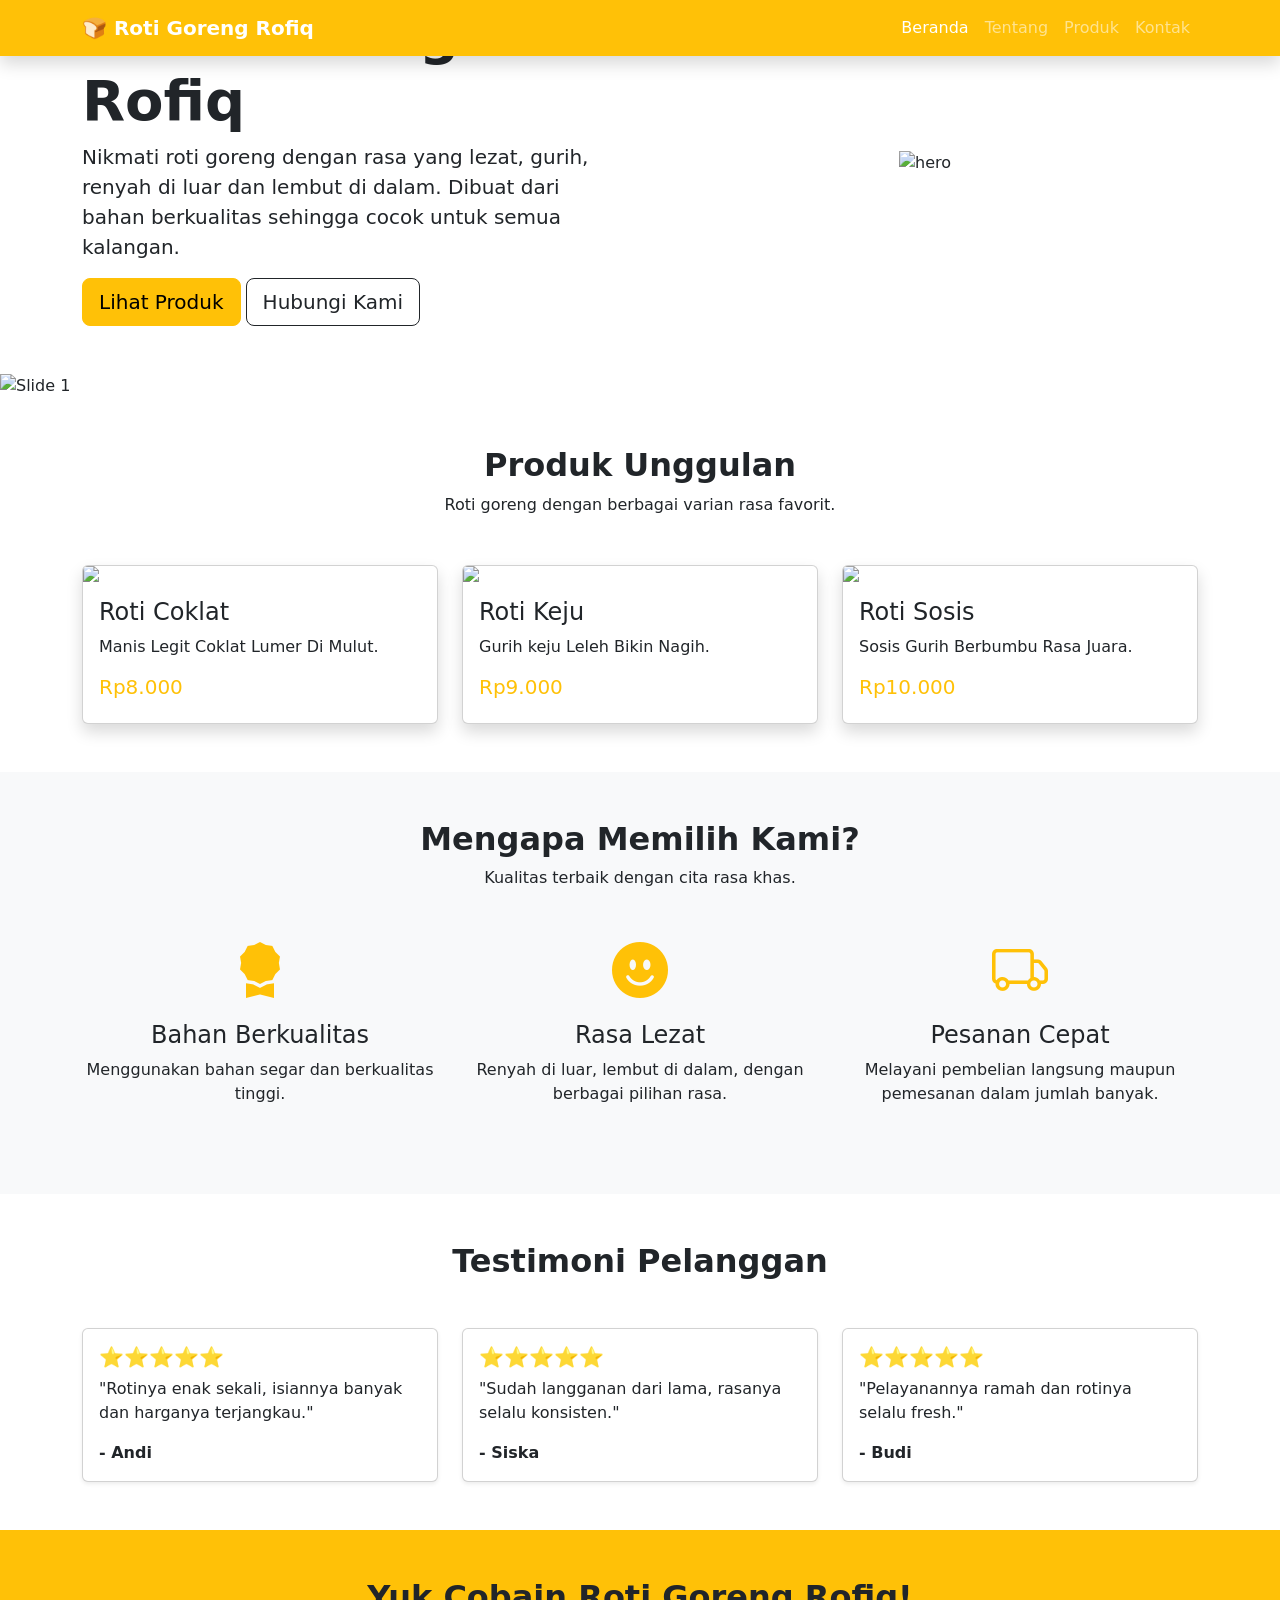
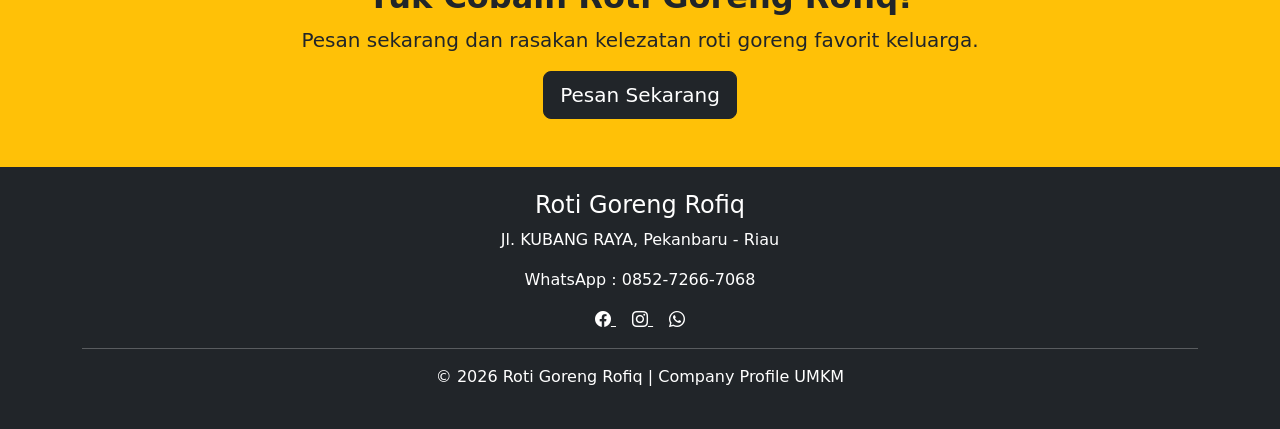
==== index.html @ e2805b6f "Fix HTML formatting and update content" ====
<!DOCTYPE html>
<html lang="id">

<head>
    <meta charset="UTF-8">
    <meta name="viewport" content="width=device-width, initial-scale=1">

    <title>Roti Goreng Rofiq</title>

    <!-- Bootstrap CSS -->
    <link href="https://cdn.jsdelivr.net/npm/bootstrap@5.3.3/dist/css/bootstrap.min.css" rel="stylesheet">

    <!-- Bootstrap Icon -->
    <link rel="stylesheet"
        href="https://cdn.jsdelivr.net/npm/bootstrap-icons@1.11.3/font/bootstrap-icons.min.css">

    <!-- CSS -->
    <link rel="stylesheet" href="css/style.css">
</head>

<body>

<!-- ================= NAVBAR ================= -->

<nav class="navbar navbar-expand-lg navbar-dark bg-warning shadow fixed-top">

<div class="container">

<a class="navbar-brand fw-bold" href="#">
🍞 Roti Goreng Rofiq
</a>

<button class="navbar-toggler"
type="button"
data-bs-toggle="collapse"
data-bs-target="#navbarNav">

<span class="navbar-toggler-icon"></span>

</button>

<div class="collapse navbar-collapse"
id="navbarNav">

<ul class="navbar-nav ms-auto">

<li class="nav-item">
<a class="nav-link active" href="index.html">
Beranda
</a>
</li>

<li class="nav-item">
<a class="nav-link" href="about.html">
Tentang
</a>
</li>

<li class="nav-item">
<a class="nav-link" href="produk.html">
Produk
</a>
</li>

<li class="nav-item">
<a class="nav-link" href="kontak.html">
Kontak
</a>
</li>

</ul>

</div>

</div>

</nav>

<!-- ================= HERO ================= -->

<section class="hero">

<div class="container">

<div class="row align-items-center">

<div class="col-lg-6">

<h1 class="display-4 fw-bold">

Roti Goreng Rofiq

</h1>

<p class="lead">

Nikmati roti goreng dengan rasa yang lezat,
gurih, renyah di luar dan lembut di dalam.

Dibuat dari bahan berkualitas sehingga
cocok untuk semua kalangan.

</p>

<a href="produk.html"
class="btn btn-warning btn-lg">

Lihat Produk

</a>

<a href="kontak.html"
class="btn btn-outline-dark btn-lg">

Hubungi Kami

</a>

</div>

<div class="col-lg-6 text-center">

<img src="img/hero.jpg"class="img-fluid" alt="hero">

</div>

</div>

</div>

</section>

<!-- ================= CAROUSEL ================= -->

<div id="carouselExample"
class="carousel slide mt-5"
data-bs-ride="carousel">

<div class="carousel-inner">

<div class="carousel-item active">

<img src="img/slide1.jpg"
class="d-block w-100"
alt="Slide 1">

</div>

<div class="carousel-item">

<img src="img/slide2.jpg"
class="d-block w-100"
alt="Slide 2">

</div>

<div class="carousel-item">

<img src="img/slide3.jpg"
class="d-block w-100"
alt="Slide 3">

</div>

</div>

<button class="carousel-control-prev"
type="button"
data-bs-target="#carouselExample"
data-bs-slide="prev">

<span class="carousel-control-prev-icon"></span>

</button>

<button class="carousel-control-next"
type="button"
data-bs-target="#carouselExample"
data-bs-slide="next">

<span class="carousel-control-next-icon"></span>

</button>

</div>

<!-- ================= PRODUK UNGGULAN ================= -->

<section class="container py-5">

<div class="text-center mb-5">
    <h2 class="fw-bold">Produk Unggulan</h2>
    <p>Roti goreng dengan berbagai varian rasa favorit.</p>
</div>

<div class="row">

<div class="col-md-4">
    <div class="card shadow">
        <img src="img/produk1.jpg" class="card-img-top">

        <div class="card-body">
            <h4>Roti Coklat</h4>
            <p>Manis Legit Coklat Lumer Di Mulut.</p>

            <h5 class="text-warning">
                Rp8.000
            </h5>
        </div>
    </div>
</div>

<div class="col-md-4">

<div class="card shadow">

<img src="img/produk2.jpg"
class="card-img-top">

<div class="card-body">

<h4>Roti Keju</h4>

<p>Gurih keju Leleh Bikin Nagih.</p>

<h5 class="text-warning">

Rp9.000

</h5>

</div>

</div>

</div>

<div class="col-md-4">

<div class="card shadow">

<img src="img/produk3.jpg"
class="card-img-top">

<div class="card-body">

<h4>Roti Sosis</h4>

<p>Sosis Gurih Berbumbu Rasa Juara.</p>

<h5 class="text-warning">

Rp10.000

</h5>

</div>

</div>

</div>

</div>

</section>

<!-- ================= KEUNGGULAN ================= -->

<section class="py-5 bg-light">

    <div class="container">

        <div class="text-center mb-5">
            <h2 class="fw-bold">Mengapa Memilih Kami?</h2>
            <p>Kualitas terbaik dengan cita rasa khas.</p>
        </div>

        <div class="row text-center">

            <div class="col-md-4 mb-4">
                <i class="bi bi-award-fill display-4 text-warning"></i>
                <h4 class="mt-3">Bahan Berkualitas</h4>
                <p>Menggunakan bahan segar dan berkualitas tinggi.</p>
            </div>

            <div class="col-md-4 mb-4">
                <i class="bi bi-emoji-smile-fill display-4 text-warning"></i>
                <h4 class="mt-3">Rasa Lezat</h4>
                <p>Renyah di luar, lembut di dalam, dengan berbagai pilihan rasa.</p>
            </div>

            <div class="col-md-4 mb-4">
                <i class="bi bi-truck display-4 text-warning"></i>
                <h4 class="mt-3">Pesanan Cepat</h4>
                <p>Melayani pembelian langsung maupun pemesanan dalam jumlah banyak.</p>
            </div>

        </div>

    </div>

</section>

<!-- ================= TESTIMONI ================= -->

<section class="container py-5">

    <div class="text-center mb-5">
        <h2 class="fw-bold">Testimoni Pelanggan</h2>
    </div>

    <div class="row">

        <div class="col-md-4">
            <div class="card shadow-sm p-3">
                <h5>⭐⭐⭐⭐⭐</h5>
                <p>"Rotinya enak sekali, isiannya banyak dan harganya terjangkau."</p>
                <strong>- Andi</strong>
            </div>
        </div>

        <div class="col-md-4">
            <div class="card shadow-sm p-3">
                <h5>⭐⭐⭐⭐⭐</h5>
                <p>"Sudah langganan dari lama, rasanya selalu konsisten."</p>
                <strong>- Siska</strong>
            </div>
        </div>

        <div class="col-md-4">
            <div class="card shadow-sm p-3">
                <h5>⭐⭐⭐⭐⭐</h5>
                <p>"Pelayanannya ramah dan rotinya selalu fresh."</p>
                <strong>- Budi</strong>
            </div>
        </div>

    </div>

</section>

<!-- ================= CTA ================= -->

<section class="bg-warning py-5">

    <div class="container text-center">

        <h2 class="fw-bold">Yuk Cobain Roti Goreng Rofiq!</h2>

        <p class="lead">
            Pesan sekarang dan rasakan kelezatan roti goreng favorit keluarga.
        </p>

        <a href="kontak.html" class="btn btn-dark btn-lg">
            Pesan Sekarang
        </a>

    </div>

</section>

<!-- ================= FOOTER ================= -->

<footer class="bg-dark text-white text-center py-4">

    <div class="container">

        <h4>Roti Goreng Rofiq</h4>

        <p>
            Jl. KUBANG RAYA, Pekanbaru - Riau
        </p>

        <p>
            WhatsApp : 0852-7266-7068
        </p>

        <div class="mb-3">

            <a href="#" class="text-white me-3">
                <i class="bi bi-facebook"></i>
            </a>

            <a href="#" class="text-white me-3">
                <i class="bi bi-instagram"></i>
            </a>

            <a href="#" class="text-white">
                <i class="bi bi-whatsapp"></i>
            </a>

        </div>

        <hr>

        <p>
            © 2026 Roti Goreng Rofiq | Company Profile UMKM
        </p>

    </div>

</footer>

<!-- Bootstrap JS -->

<script src="https://cdn.jsdelivr.net/npm/bootstrap@5.3.3/dist/js/bootstrap.bundle.min.js"></script>

<!-- JavaScript -->

<script src="js/main.js"></script>

</body>

</html>
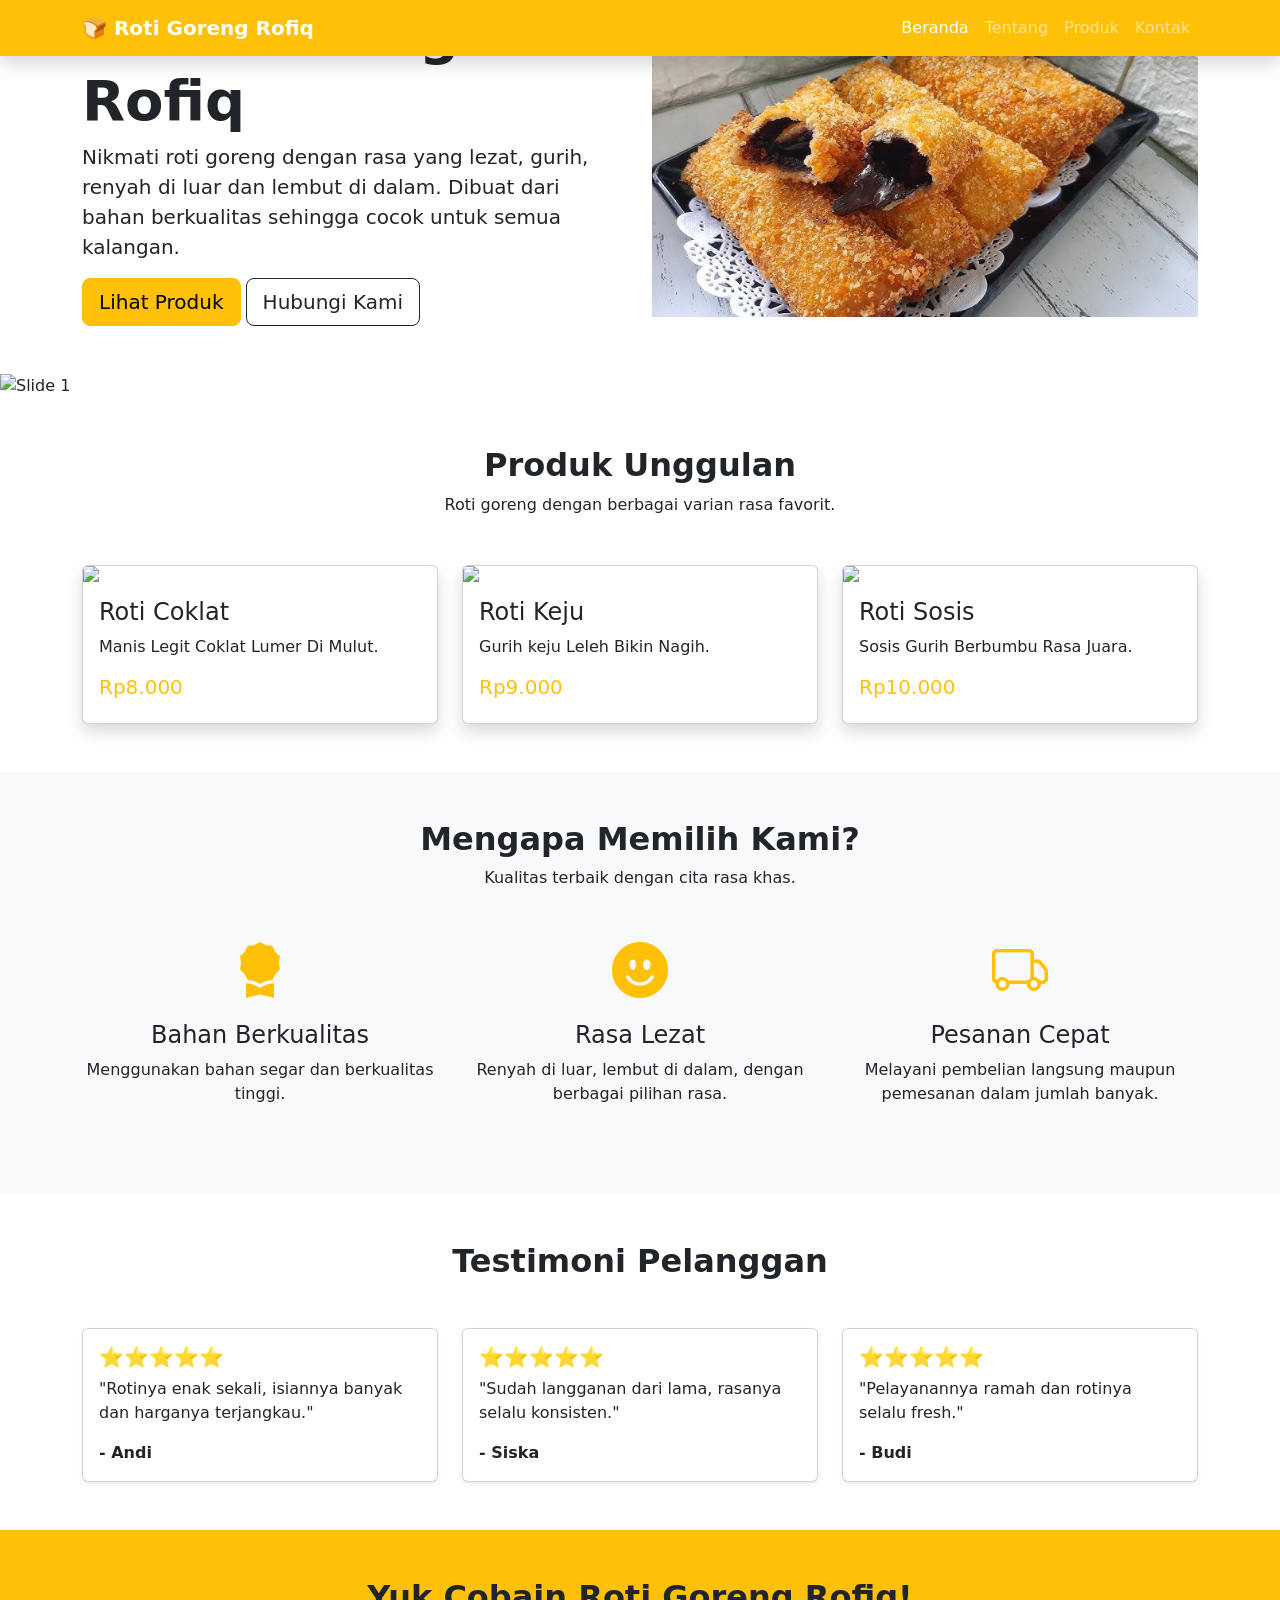
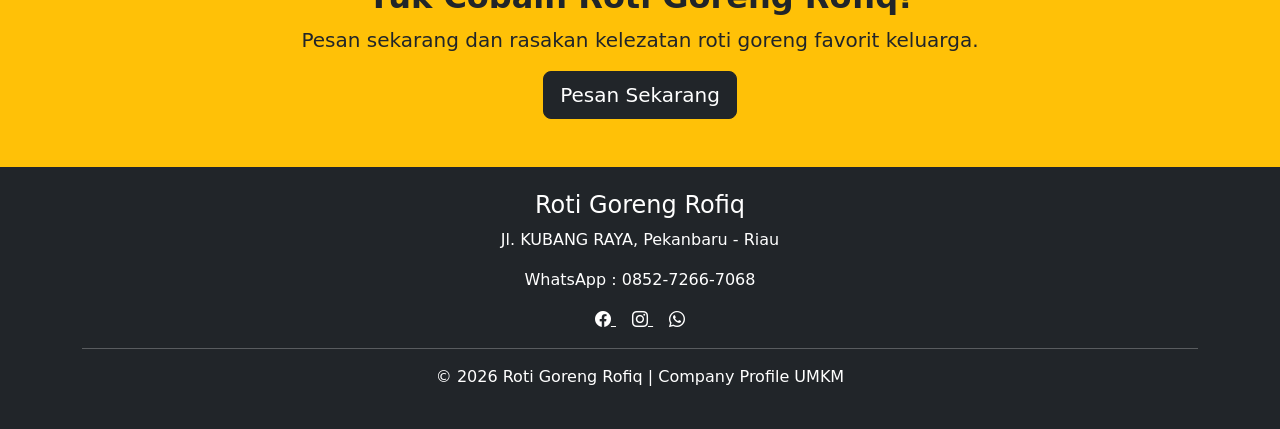
==== commit 998397c2: "Fix HTML formatting and structure" ====
--- a/index.html
+++ b/index.html
@@ -120,7 +120,7 @@
 
 <div class="col-lg-6 text-center">
 
-<img src="img/hero.jpg"class="img-fluid" alt="hero">
+<img src="hero.jpg"class="img-fluid" alt="hero">
 
 </div>
 
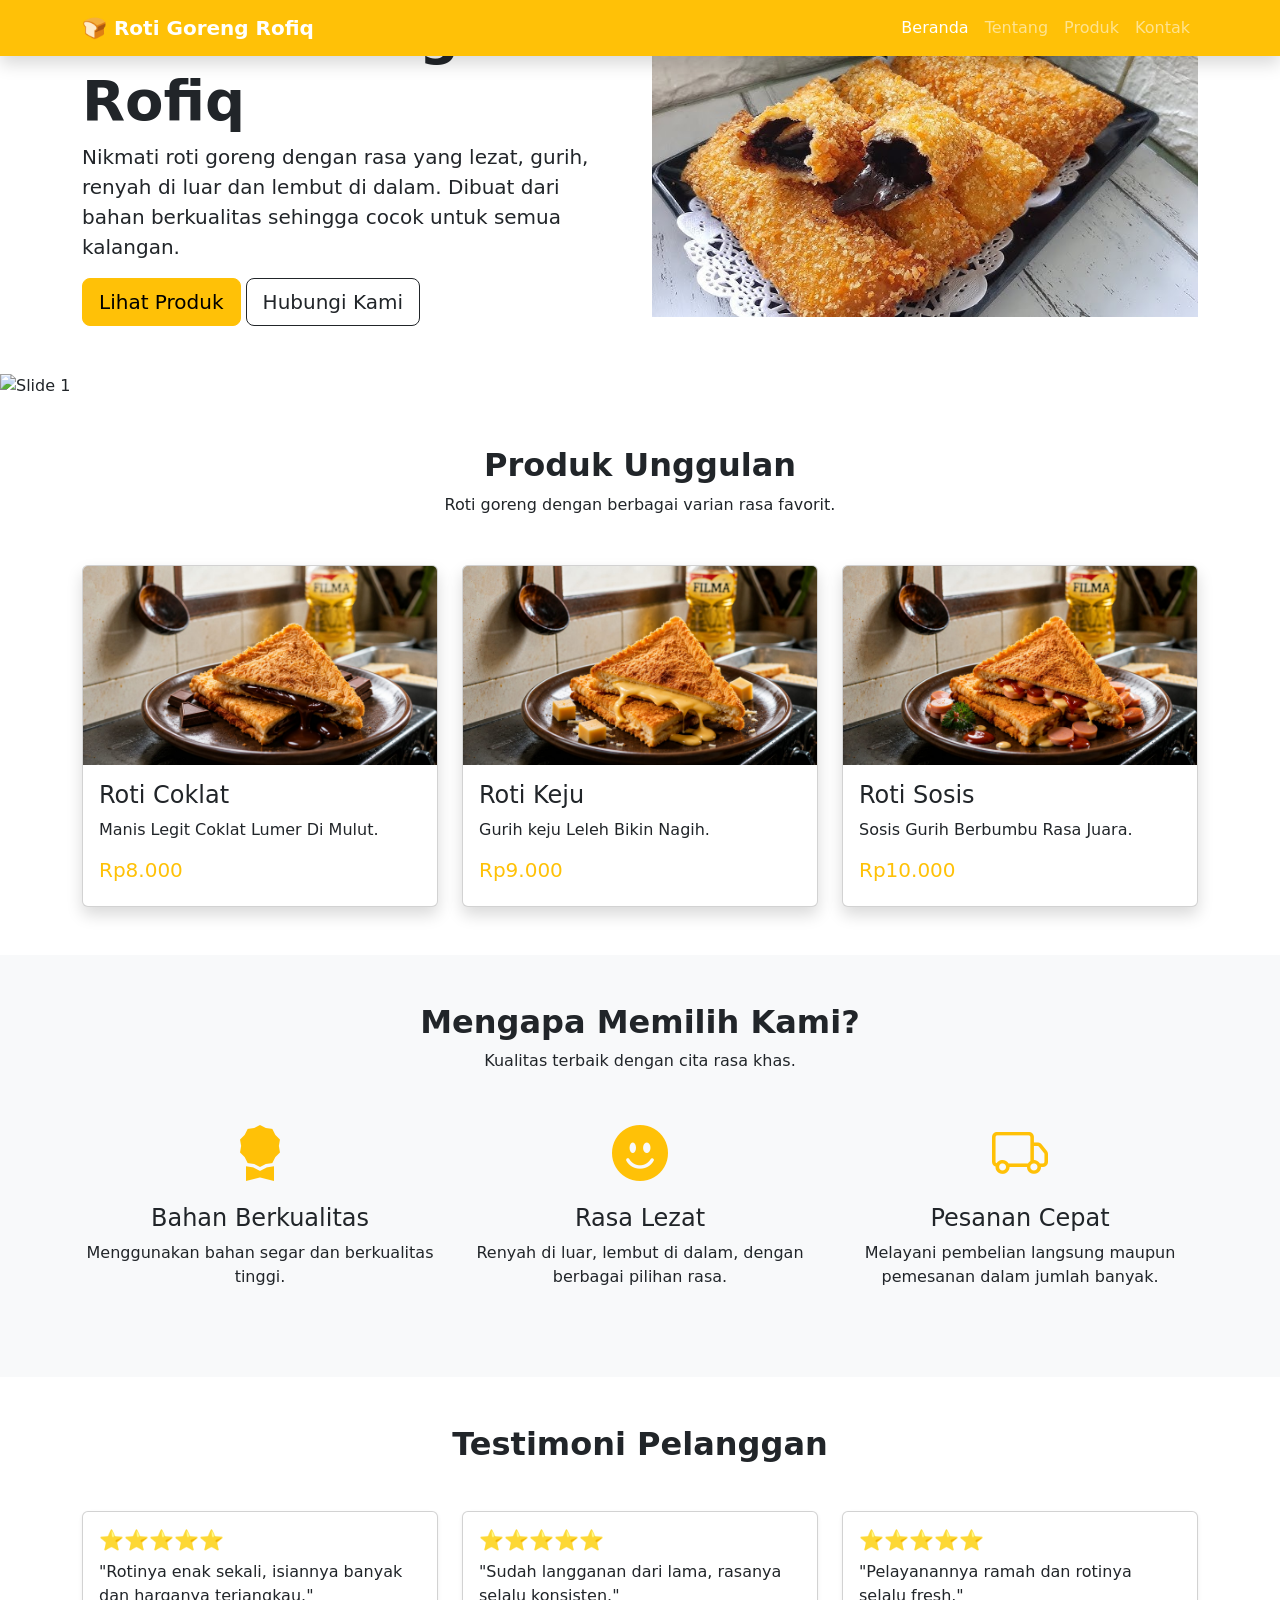
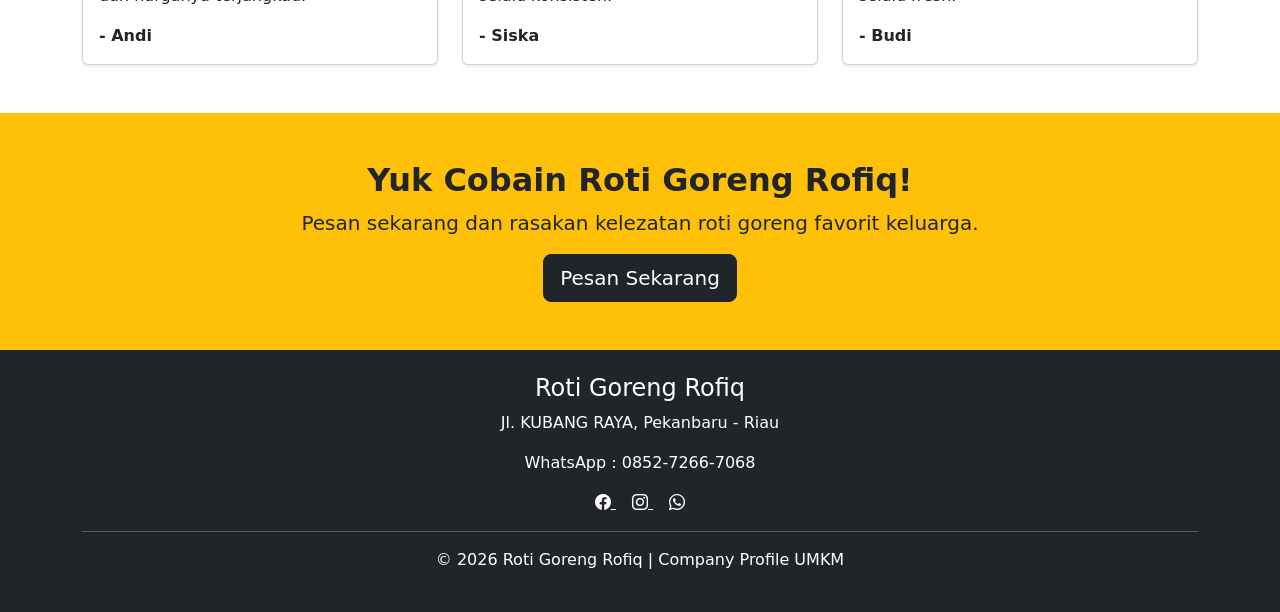
==== commit cb1f8cb3: "Fix HTML encoding issues in index.html" ====
--- a/index.html
+++ b/index.html
@@ -197,7 +197,7 @@
 
 <div class="col-md-4">
     <div class="card shadow">
-        <img src="img/produk1.jpg" class="card-img-top">
+        <img src="produk1.jpg" class="card-img-top">
 
         <div class="card-body">
             <h4>Roti Coklat</h4>
@@ -214,7 +214,7 @@
 
 <div class="card shadow">
 
-<img src="img/produk2.jpg"
+<img src="produk2.jpg"
 class="card-img-top">
 
 <div class="card-body">
@@ -239,7 +239,7 @@
 
 <div class="card shadow">
 
-<img src="img/produk3.jpg"
+<img src="produk3.jpg"
 class="card-img-top">
 
 <div class="card-body">
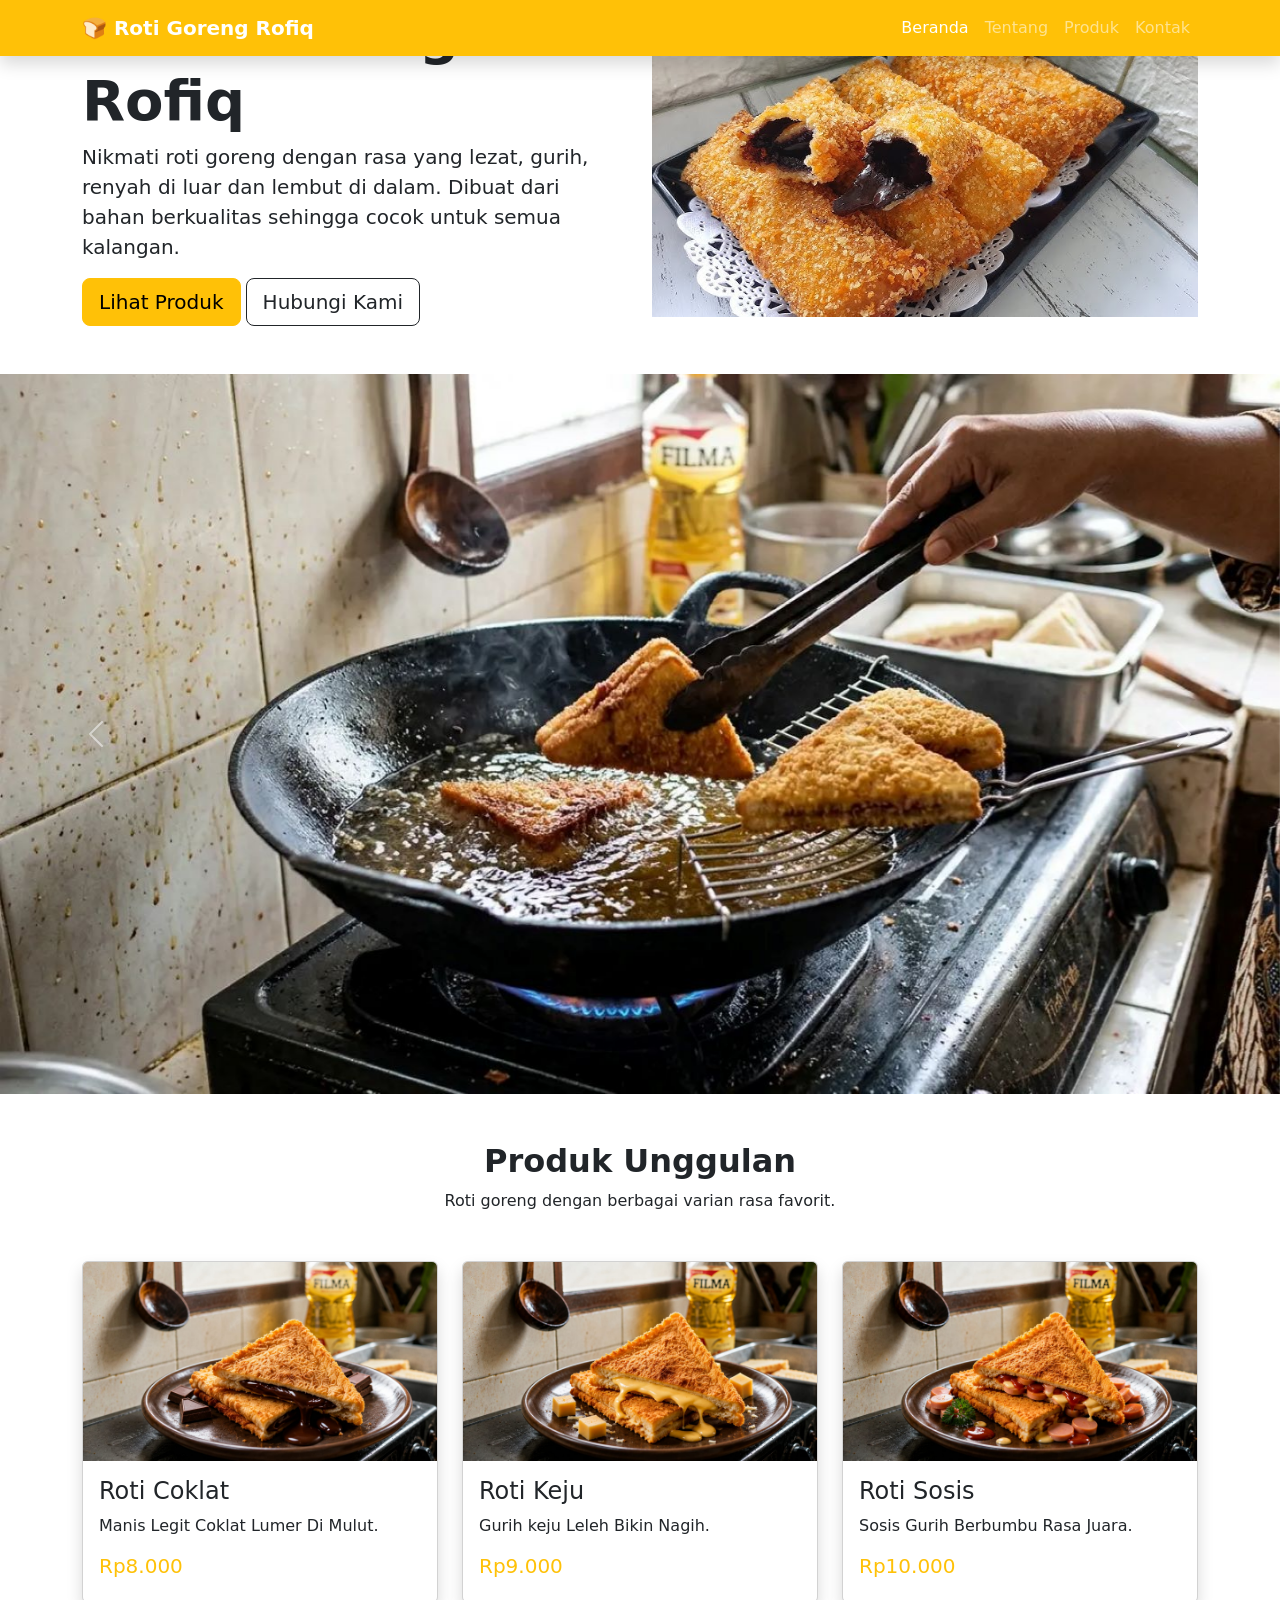
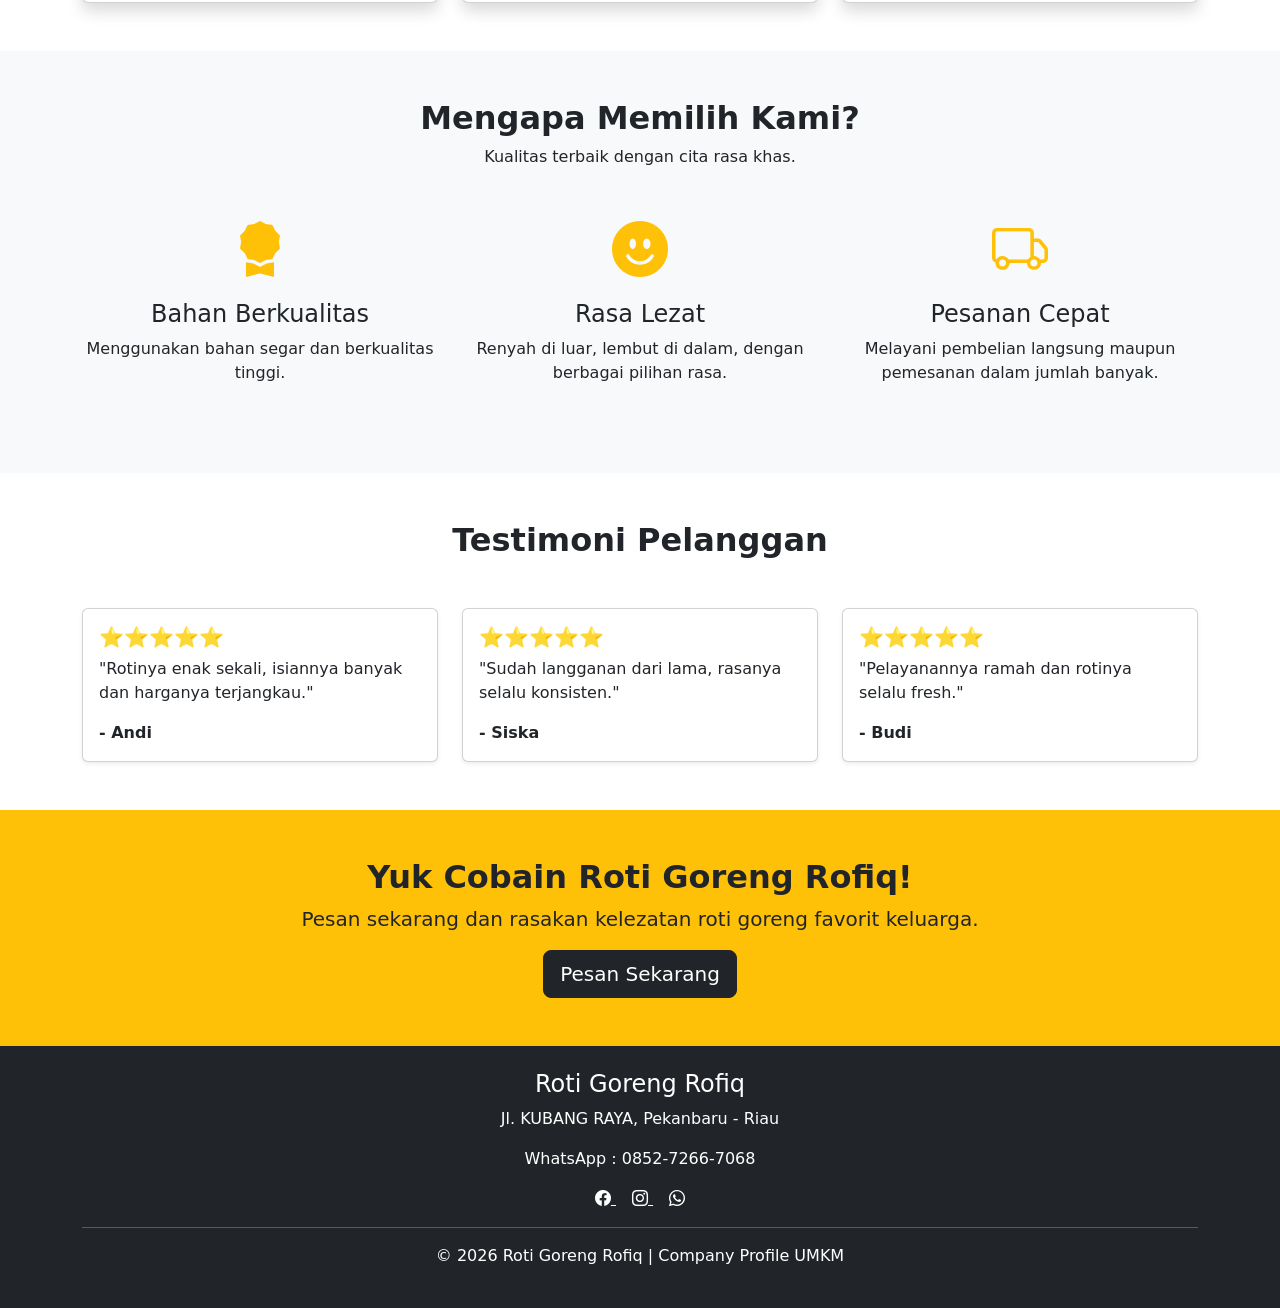
==== commit 47614173: "Update index.html" ====
--- a/index.html
+++ b/index.html
@@ -140,7 +140,7 @@
 
 <div class="carousel-item active">
 
-<img src="img/slide1.jpg"
+<img src="slide1.jpg"
 class="d-block w-100"
 alt="Slide 1">
 
@@ -148,7 +148,7 @@
 
 <div class="carousel-item">
 
-<img src="img/slide2.jpg"
+<img src="slide2.jpg"
 class="d-block w-100"
 alt="Slide 2">
 
@@ -156,7 +156,7 @@
 
 <div class="carousel-item">
 
-<img src="img/slide3.jpg"
+<img src="slide3.jpg"
 class="d-block w-100"
 alt="Slide 3">
 
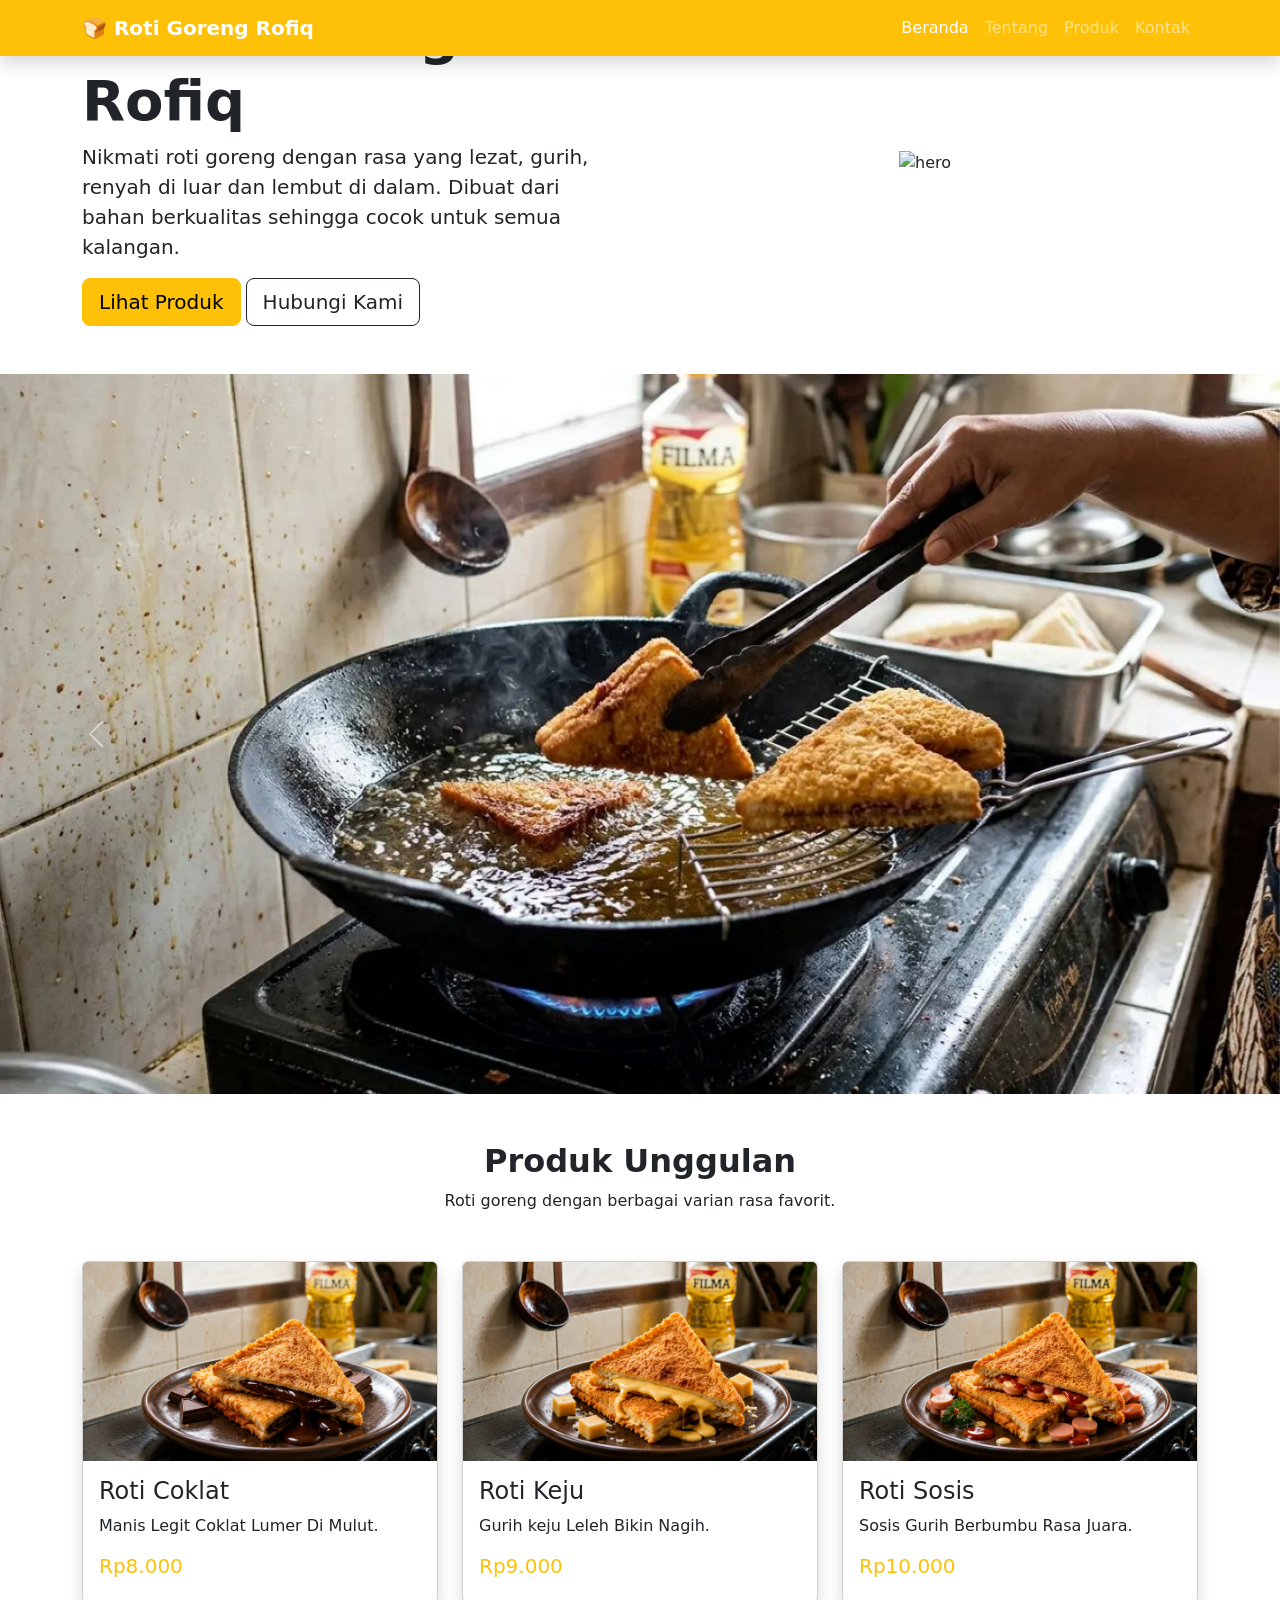
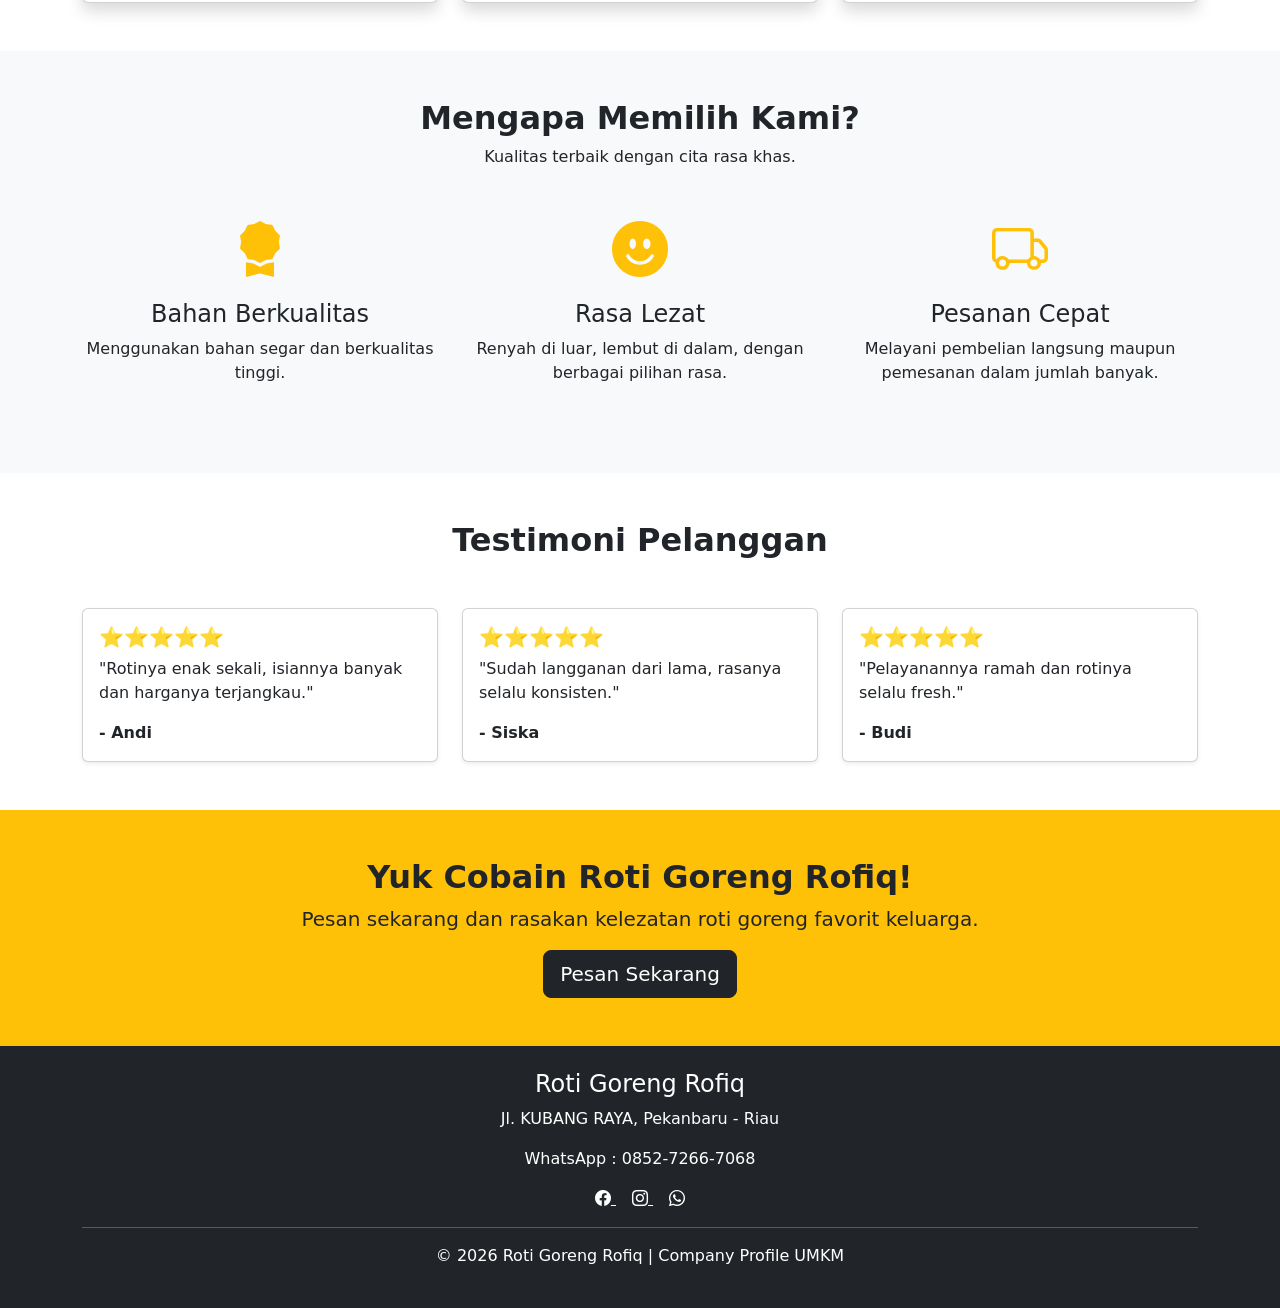
==== commit d34dae08: "Update index.html" ====
--- a/index.html
+++ b/index.html
@@ -120,7 +120,7 @@
 
 <div class="col-lg-6 text-center">
 
-<img src="hero.jpg"class="img-fluid" alt="hero">
+<img src="img/hero.jpg" class="img-fluid" alt="hero">
 
 </div>
 
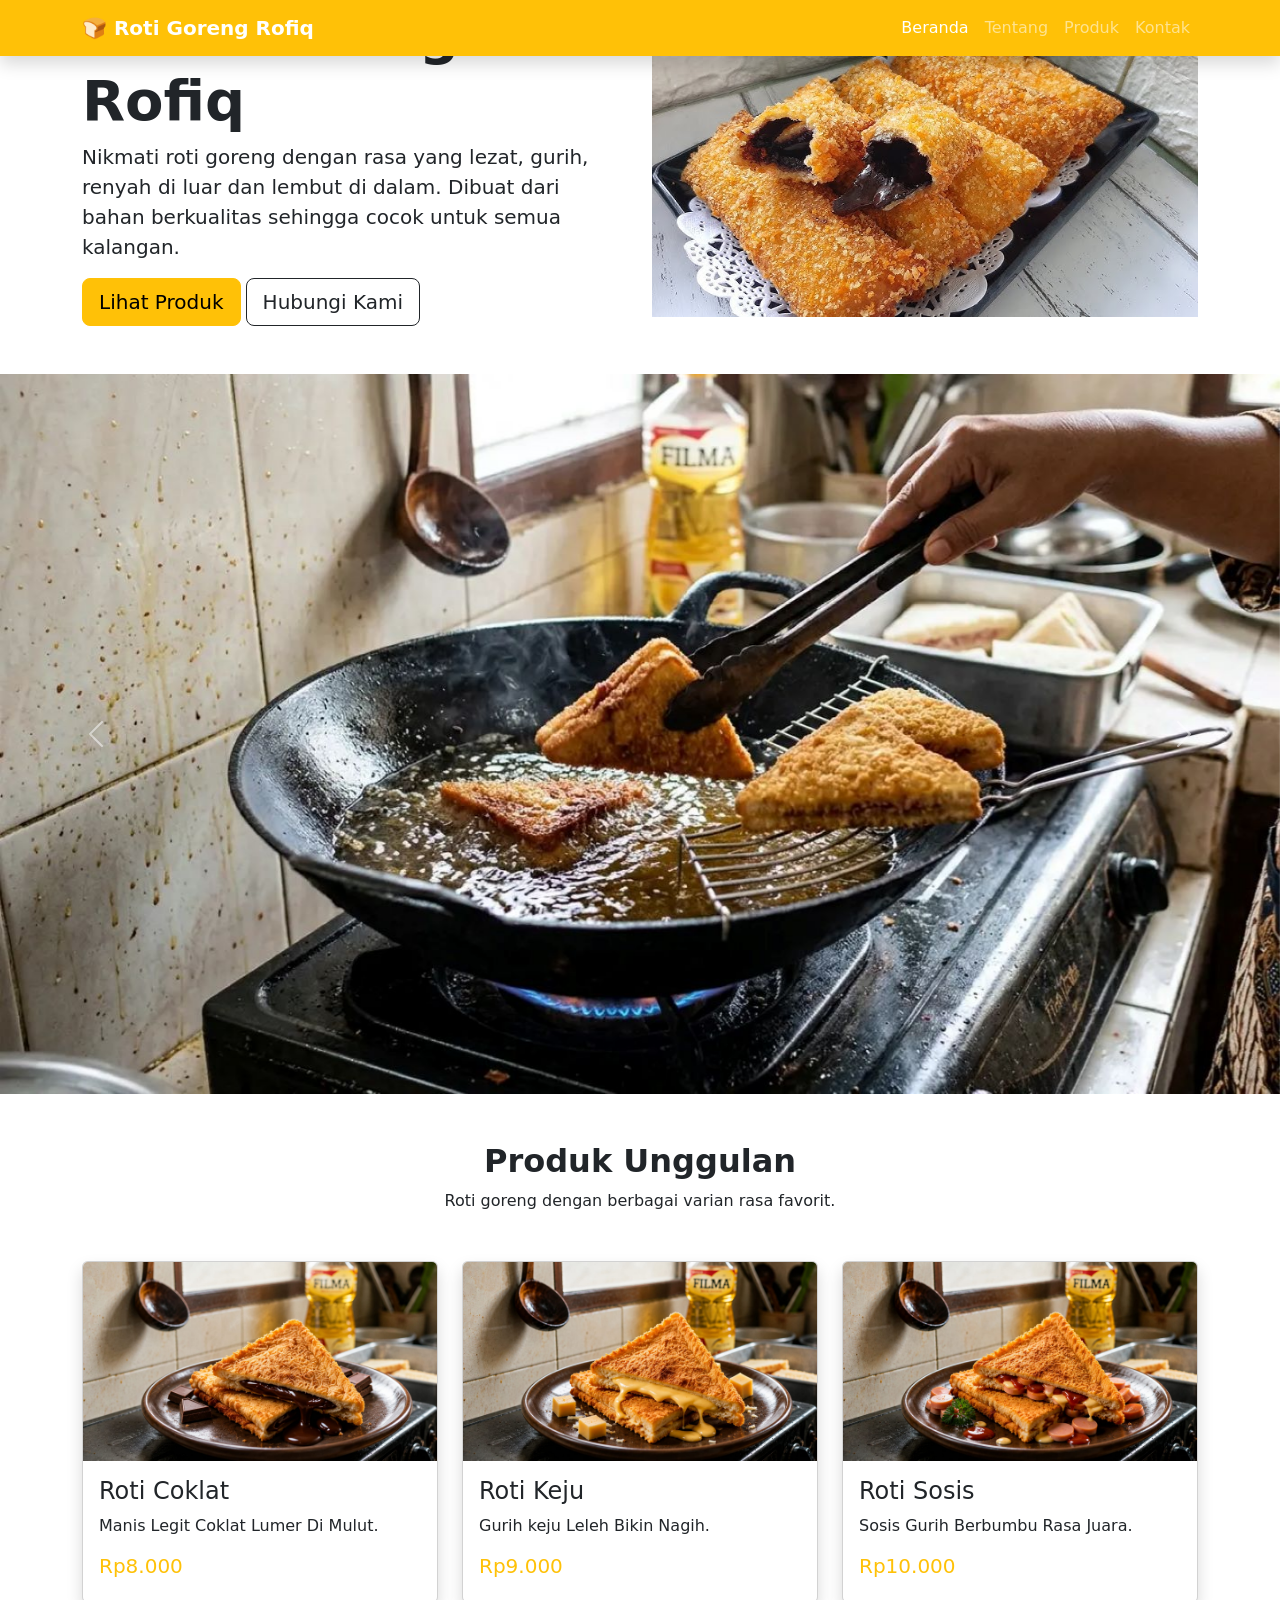
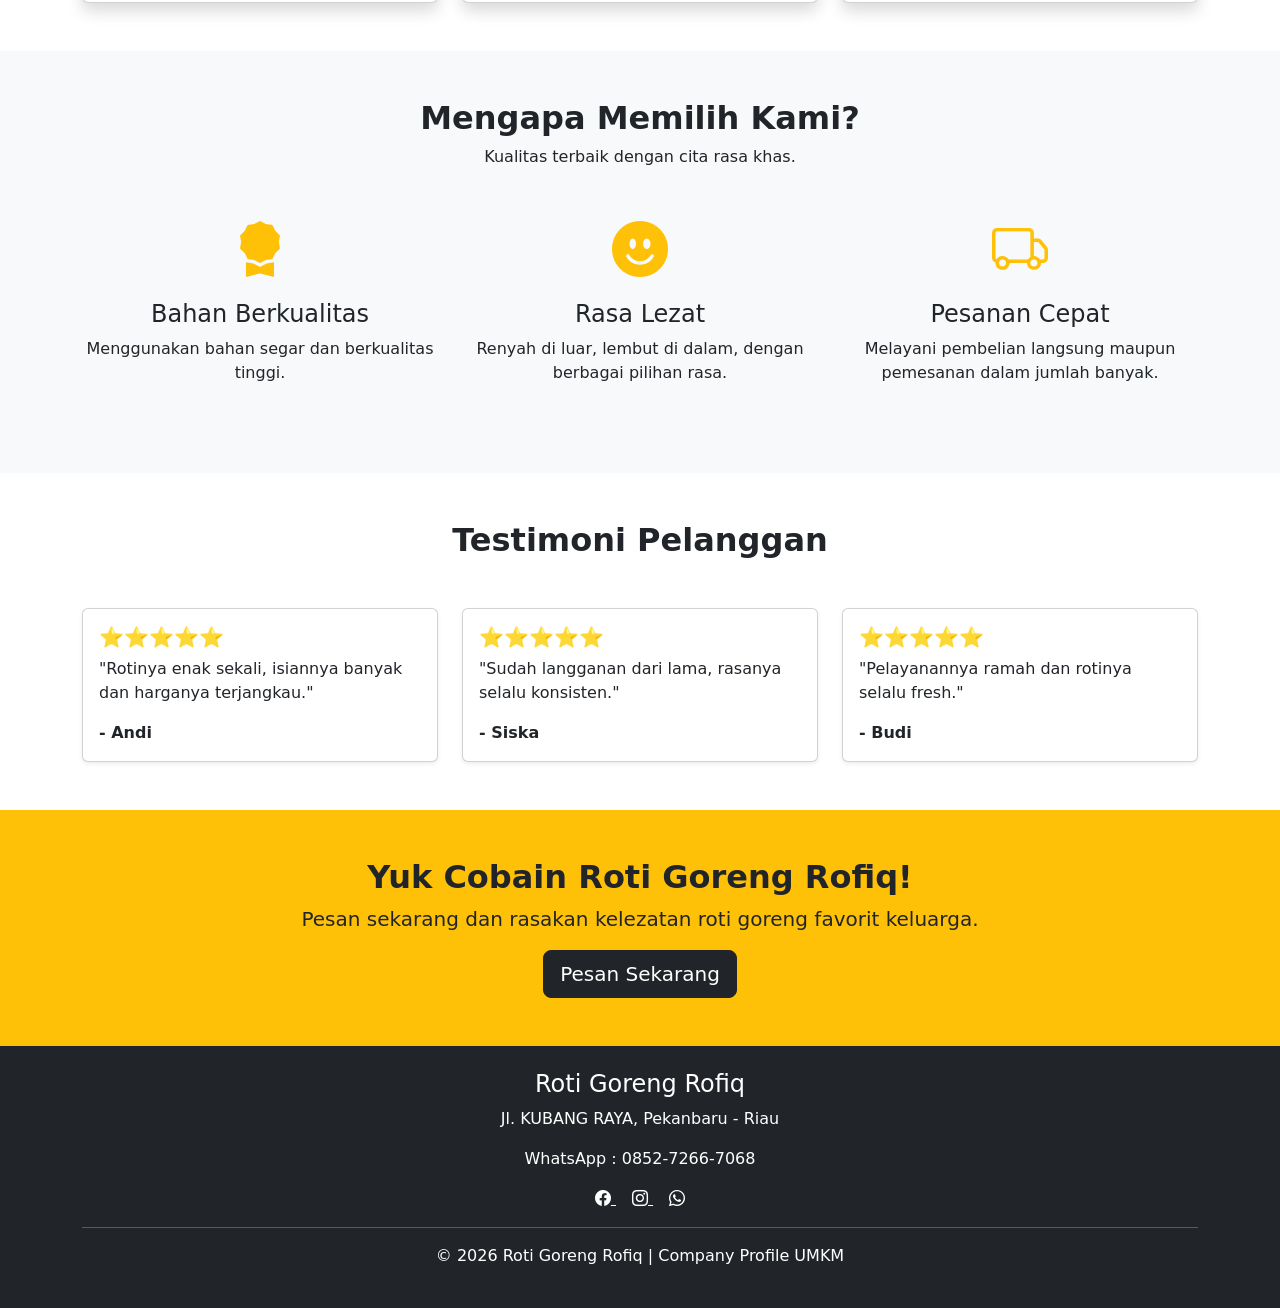
==== commit 61a9dc50: "Update index.html" ====
--- a/index.html
+++ b/index.html
@@ -120,7 +120,7 @@
 
 <div class="col-lg-6 text-center">
 
-<img src="img/hero.jpg" class="img-fluid" alt="hero">
+<img src="hero.jpg" class="img-fluid" alt="hero">
 
 </div>
 
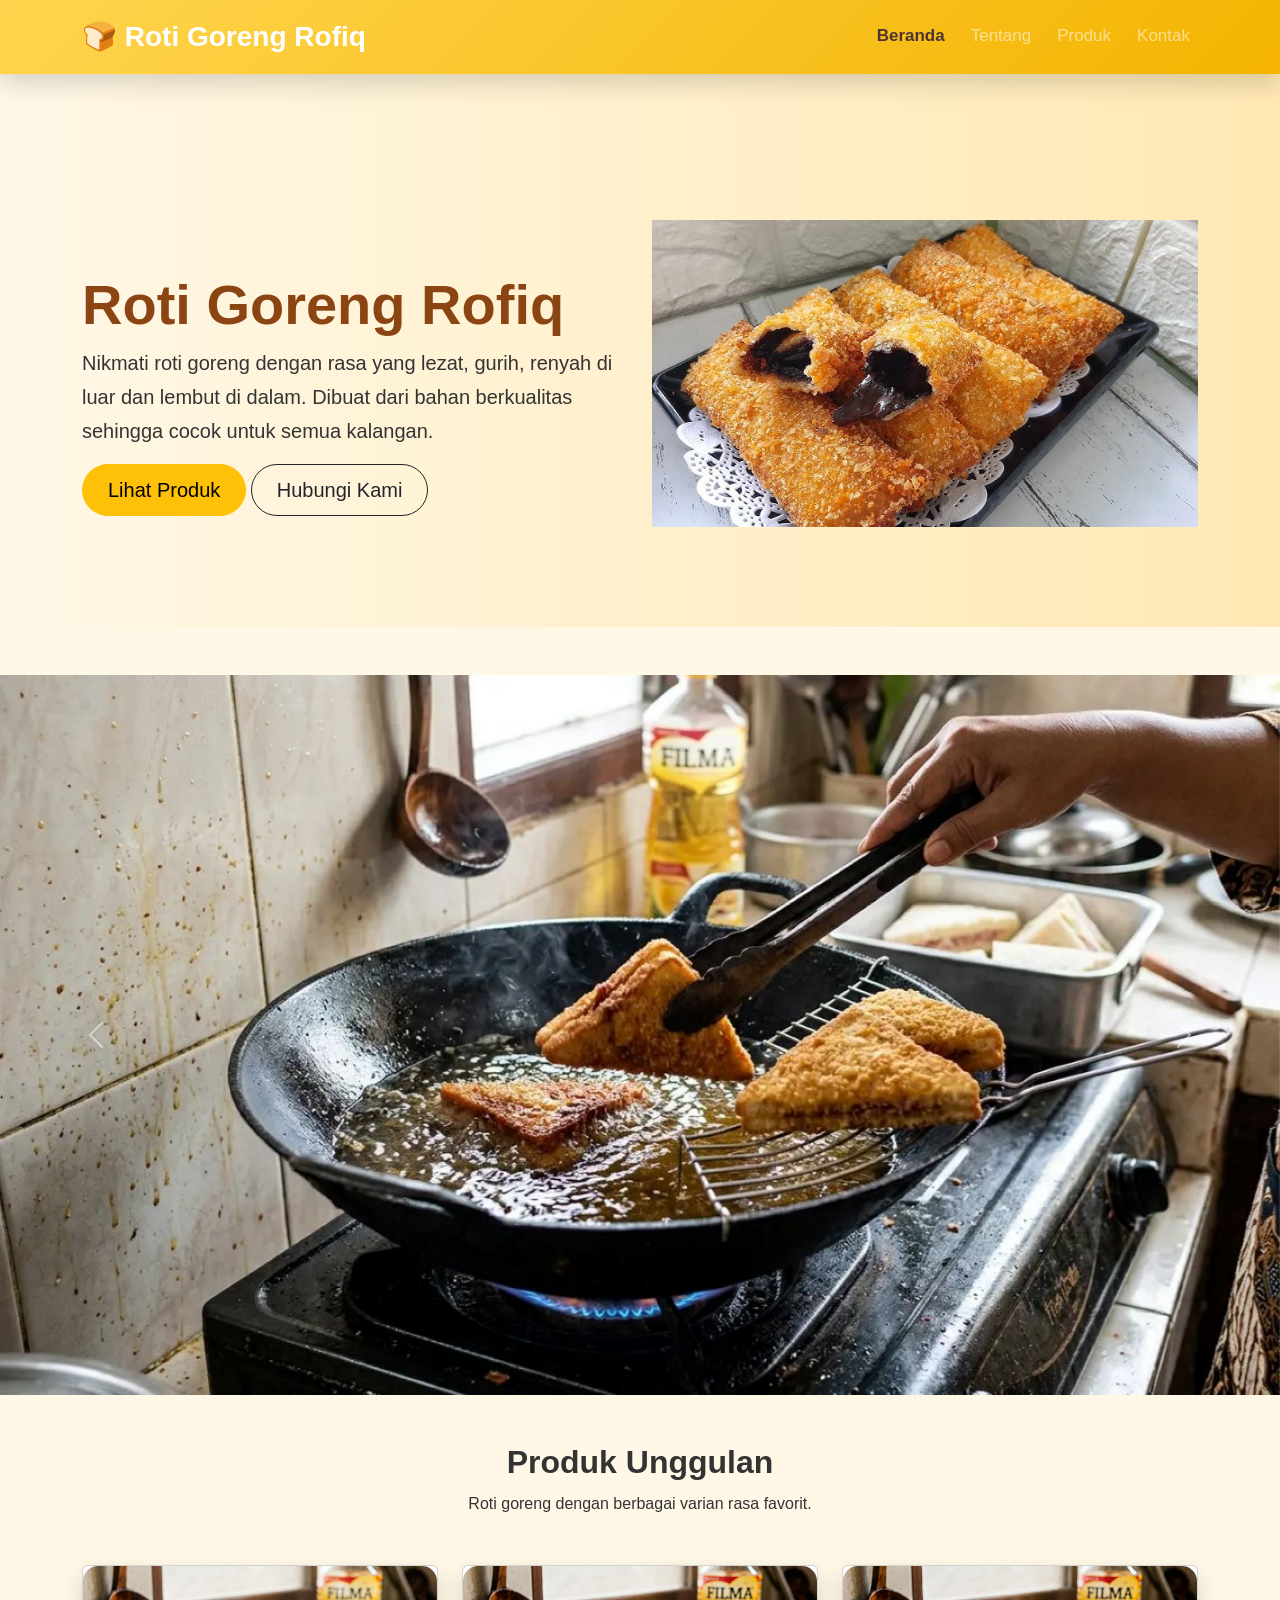
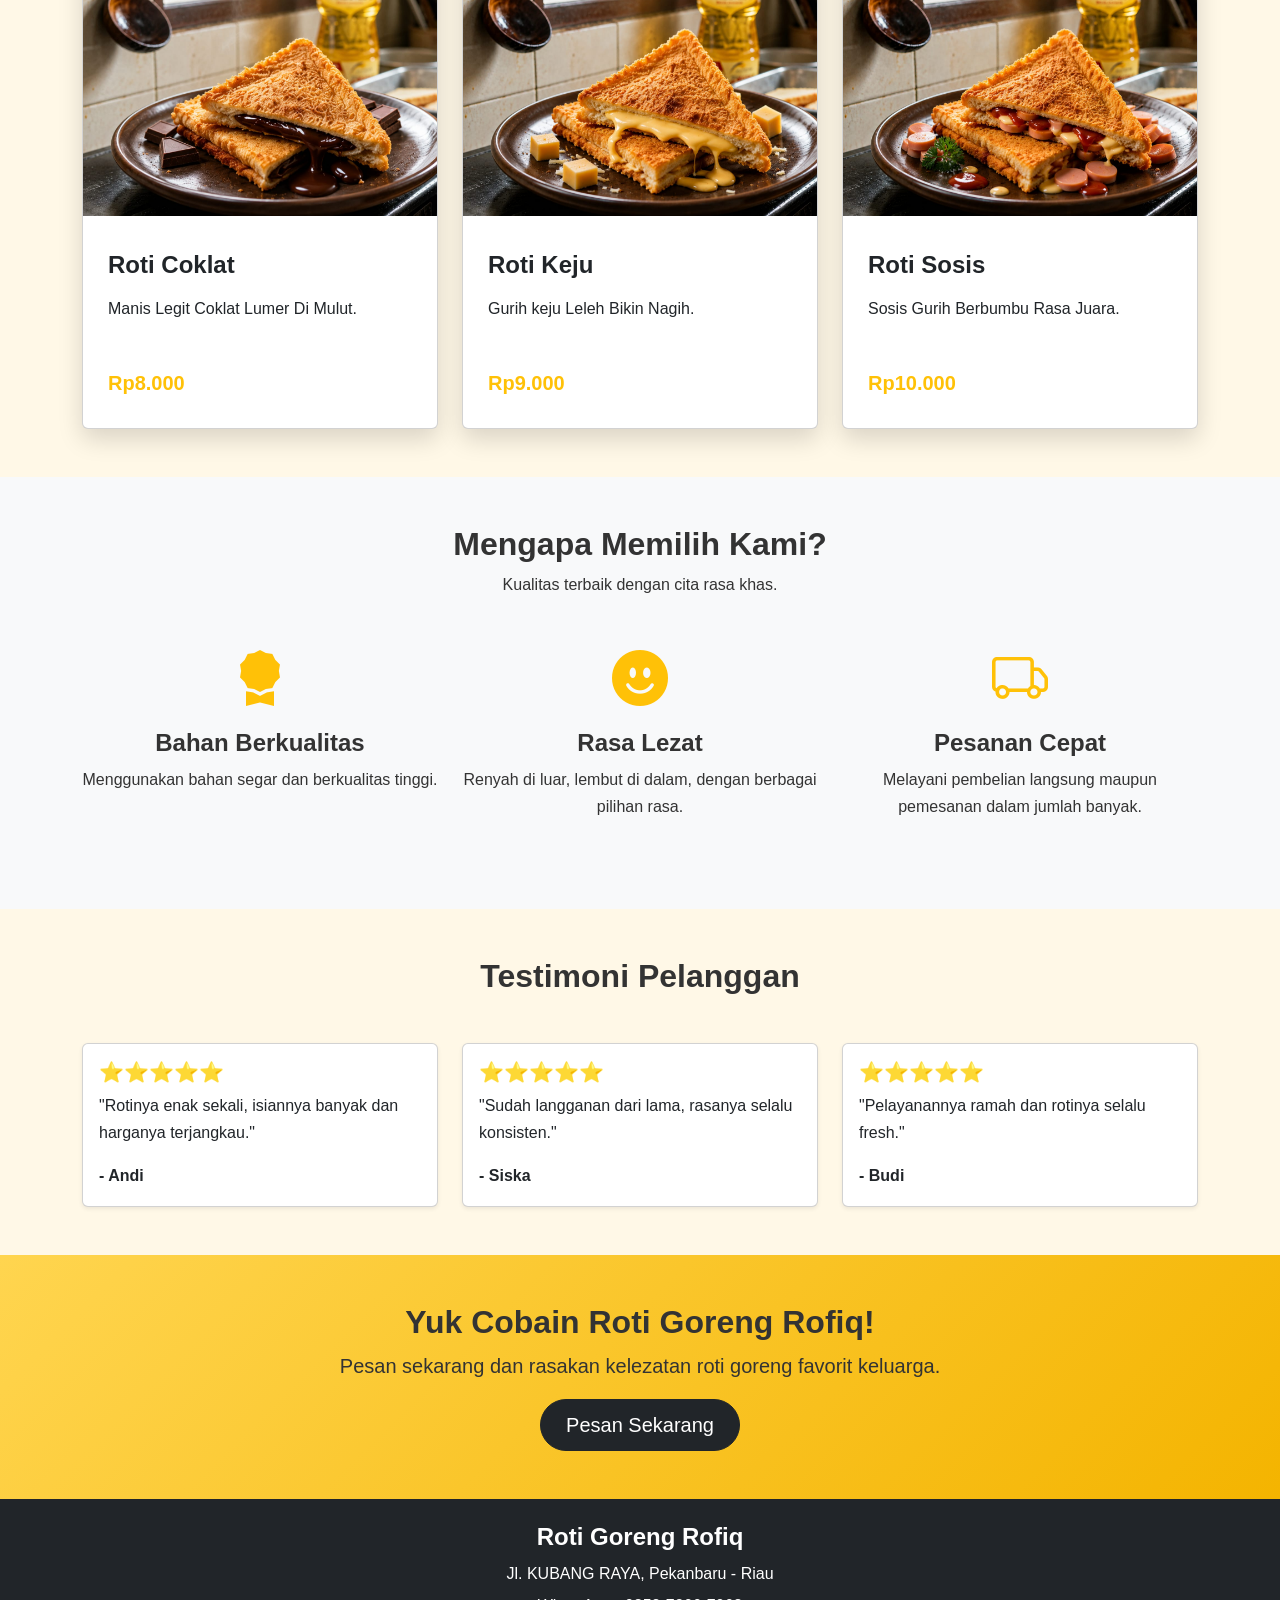
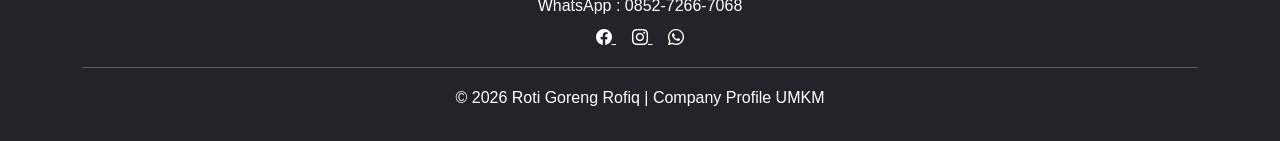
==== commit 155f02d3: "Update index.html" ====
--- a/index.html
+++ b/index.html
@@ -15,7 +15,7 @@
         href="https://cdn.jsdelivr.net/npm/bootstrap-icons@1.11.3/font/bootstrap-icons.min.css">
 
     <!-- CSS -->
-    <link rel="stylesheet" href="css/style.css">
+    <link rel="stylesheet" href="style.css">
 </head>
 
 <body>
--- a/style.css
+++ b/style.css
@@ -0,0 +1,325 @@
+body{
+    font-family:'Segoe UI',Tahoma,Geneva,Verdana,sans-serif;
+    background:#FFF8E7;
+    color:#333;
+    line-height:1.7;
+}
+
+/* Navbar */
+
+.navbar{
+    transition:.4s;
+}
+
+.navbar-brand{
+    font-size:28px;
+    font-weight:bold;
+}
+
+.nav-link{
+    font-size:17px;
+    margin-left:10px;
+}
+
+.nav-link:hover{
+    color:#8B4513 !important;
+}
+
+/* Hero */
+
+.hero{
+    margin-top:40px;
+    padding-top:180px;
+    padding-bottom:100px;
+    background:linear-gradient(to right,#fff8e7,#ffe8b3);
+}
+
+.hero h1{
+    color:#8B4513;
+    margin-top:40px;
+}
+
+
+
+/* =======================================
+   ANIMASI DAN EFEK TAMBAHAN
+======================================= */
+
+/* Card Hover Premium */
+
+.card:hover img{
+    transform:scale(1.08);
+    transition:.5s;
+}
+
+.card img{
+    width:100%;
+    height:250px;
+    object-fit:cover;
+    transition:.5s;
+    border-top-left-radius:15px;
+    border-top-right-radius:15px;
+}
+
+/* Judul */
+
+h1,h2,h3,h4,h5{
+    font-weight:700;
+}
+
+/* Background Section */
+
+.bg-warning{
+    background:linear-gradient(135deg,#FFD54F,#F4B400)!important;
+}
+
+/* Efek Bayangan */
+
+.shadow{
+    box-shadow:0 10px 25px rgba(0,0,0,.15)!important;
+}
+
+/* Tombol */
+
+.btn{
+    border-radius:30px;
+    padding:10px 25px;
+    transition:.3s;
+}
+
+.btn:hover{
+    transform:translateY(-3px);
+}
+
+/* Card Produk */
+
+.card-body{
+    padding:25px;
+}
+
+.card-body h4{
+    margin-top:10px;
+    margin-bottom:15px;
+}
+
+.card-body p{
+    min-height:60px;
+}
+
+/* Badge */
+
+.badge{
+    border-radius:20px;
+    padding:8px 15px;
+}
+
+/* Navbar Aktif */
+
+.nav-link.active{
+    color:#4E342E!important;
+    font-weight:bold;
+}
+
+/* Testimoni */
+
+.testimoni{
+    background:#fff;
+    border-radius:20px;
+    padding:25px;
+    transition:.4s;
+}
+
+.testimoni:hover{
+    transform:translateY(-8px);
+}
+
+/* Icon */
+
+.bi{
+    transition:.4s;
+}
+
+.bi:hover{
+    transform:scale(1.2);
+}
+
+/* Footer */
+
+footer p{
+    margin-bottom:5px;
+}
+
+/* Animasi Fade */
+
+.fade-up{
+
+opacity:0;
+
+transform:translateY(40px);
+
+transition:1s;
+
+}
+
+.fade-up.show{
+
+opacity:1;
+
+transform:translateY(0);
+
+}
+
+/* Scroll */
+
+html{
+    scroll-behavior:smooth;
+}
+
+/* Tombol WhatsApp */
+
+.whatsapp{
+
+position:fixed;
+
+bottom:25px;
+
+right:25px;
+
+background:#25D366;
+
+color:white;
+
+width:60px;
+
+height:60px;
+
+border-radius:50%;
+
+display:flex;
+
+justify-content:center;
+
+align-items:center;
+
+font-size:30px;
+
+text-decoration:none;
+
+box-shadow:0 5px 20px rgba(0,0,0,.3);
+
+z-index:999;
+
+transition:.4s;
+
+}
+
+.whatsapp:hover{
+
+background:#128C7E;
+
+transform:scale(1.1);
+
+color:white;
+
+}
+
+/* Tombol Back To Top */
+
+#topBtn{
+
+display:none;
+
+position:fixed;
+
+bottom:95px;
+
+right:25px;
+
+width:50px;
+
+height:50px;
+
+border:none;
+
+border-radius:50%;
+
+background:#8B4513;
+
+color:white;
+
+font-size:22px;
+
+cursor:pointer;
+
+z-index:999;
+
+transition:.4s;
+
+}
+
+#topBtn:hover{
+
+background:#F4B400;
+
+}
+
+/* Responsive */
+
+@media(max-width:768px){
+
+.card img{
+
+height:220px;
+
+}
+
+.hero{
+
+padding-top:110px;
+
+}
+
+.hero img{
+
+max-width:320px;
+
+}
+
+footer{
+
+text-align:center;
+
+}
+
+}
+
+@media(max-width:576px){
+
+.card img{
+
+height:180px;
+
+}
+
+.btn{
+
+font-size:15px;
+
+}
+
+.hero{
+
+padding-bottom:50px;
+
+}
+
+section{
+
+padding-top:40px;
+
+padding-bottom:40px;
+
+}
+
+}
+
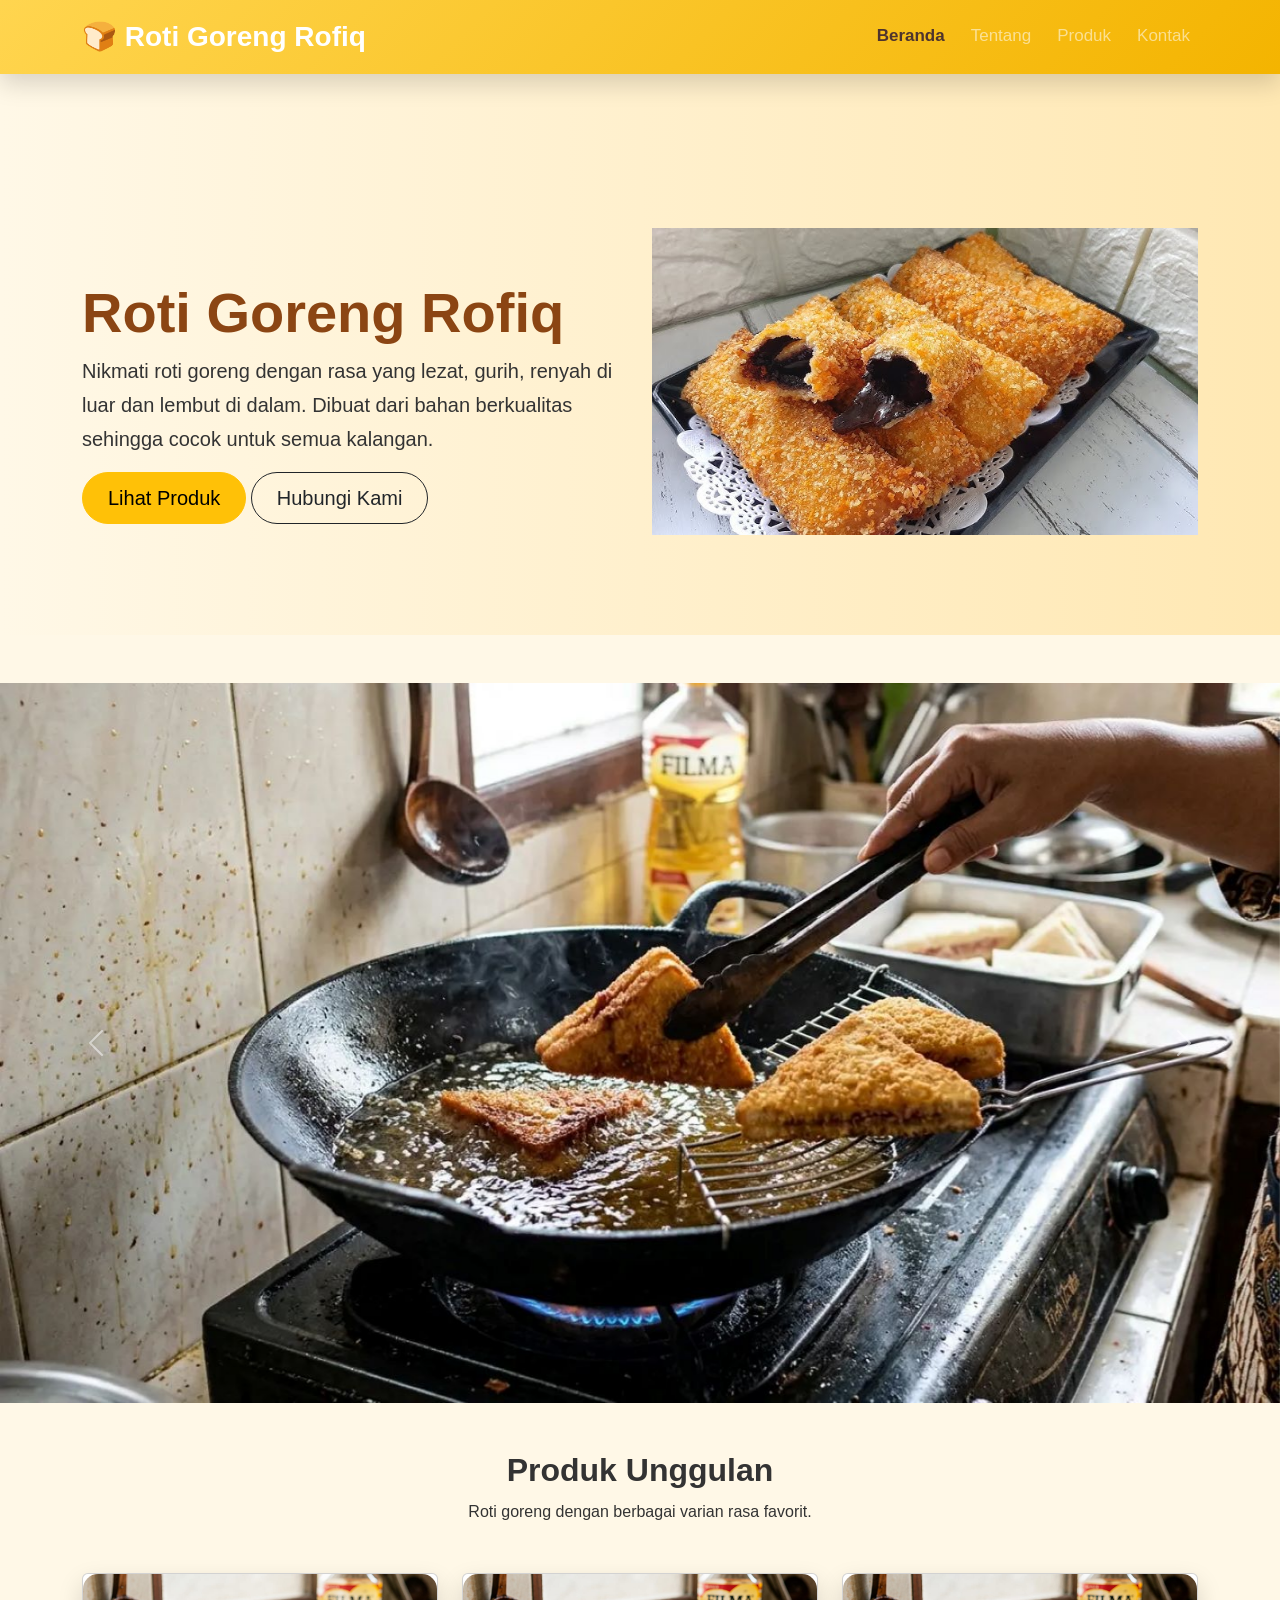
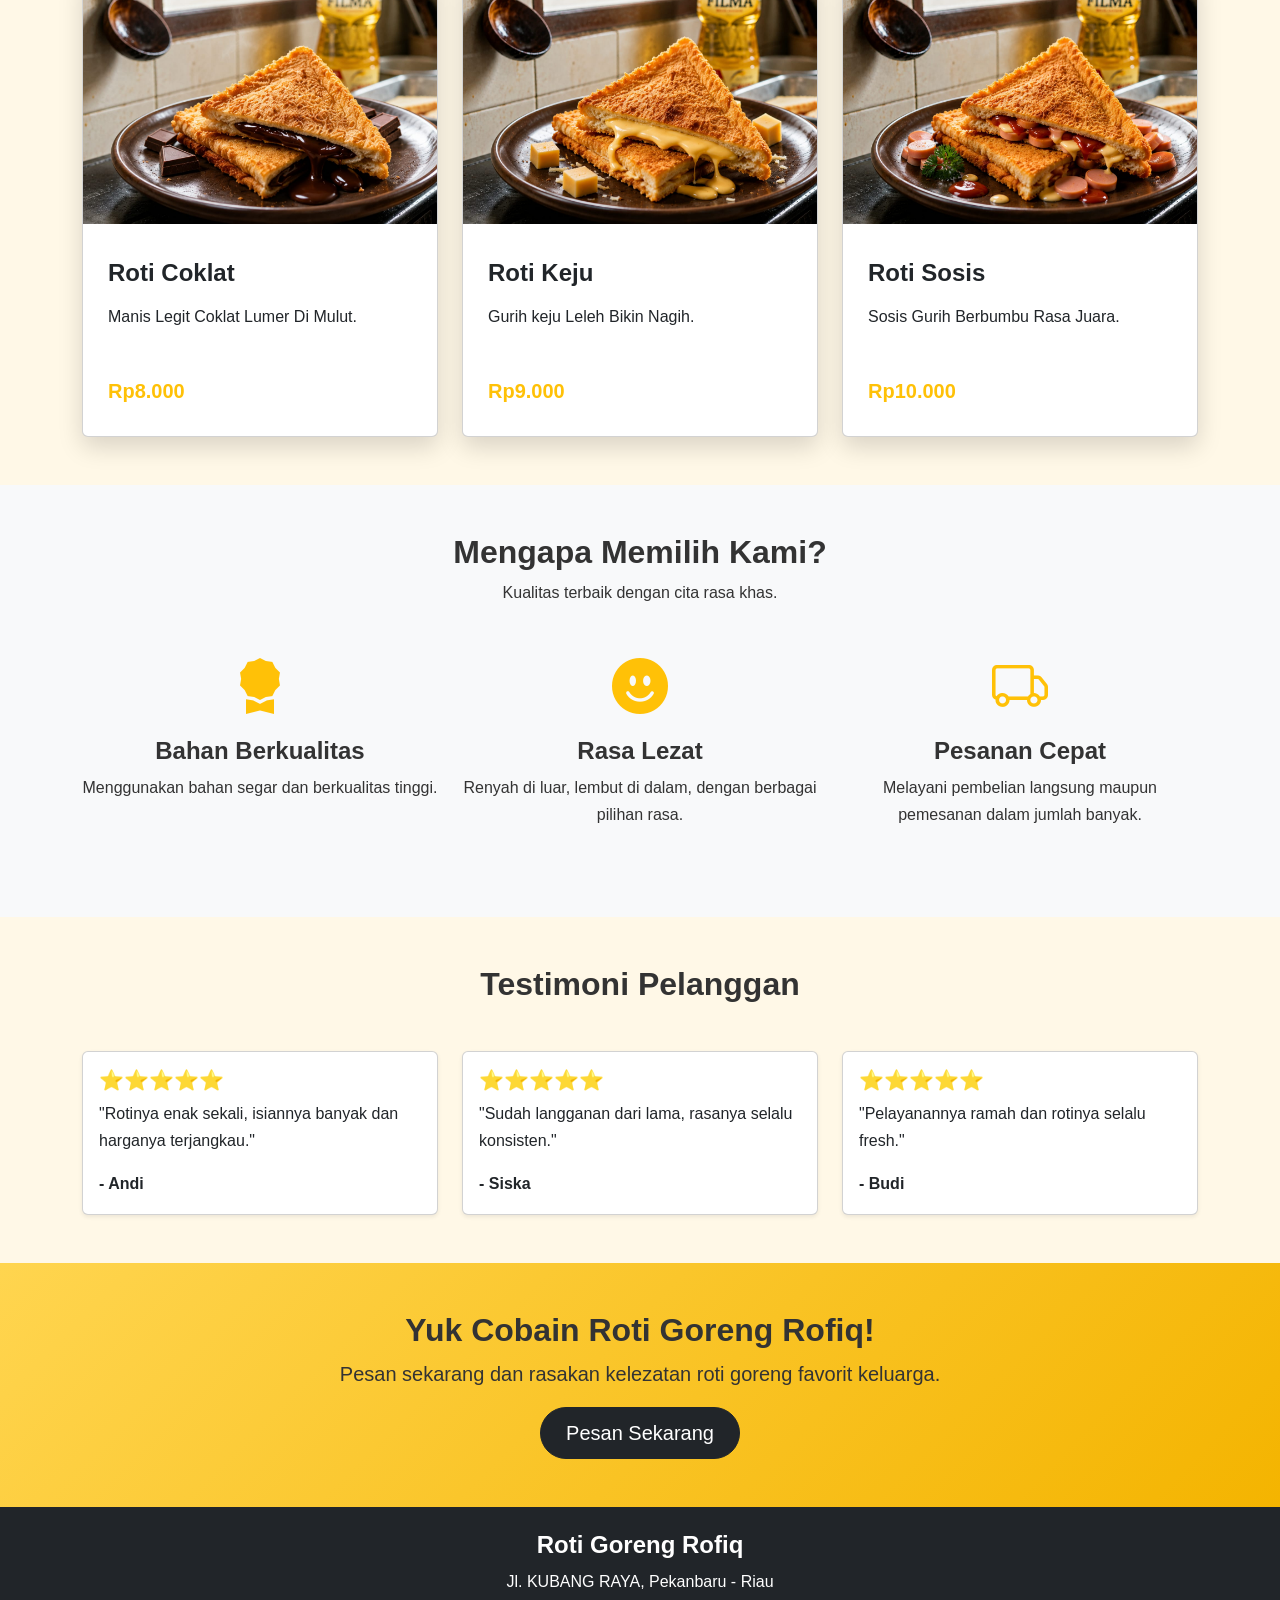
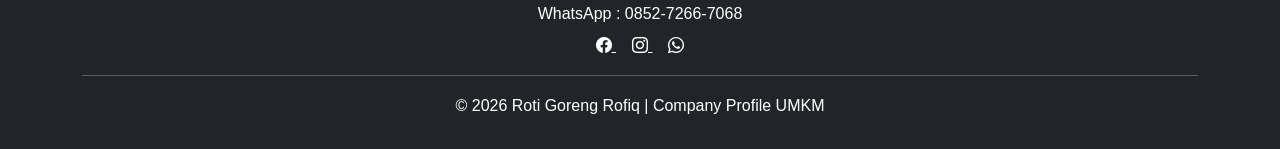
==== commit c4a8c61e: "Update index.html" ====
--- a/index.html
+++ b/index.html
@@ -78,7 +78,7 @@
 
 <!-- ================= HERO ================= -->
 
-<section class="hero">
+<section class="hero mt-5">
 
 <div class="container">
 
